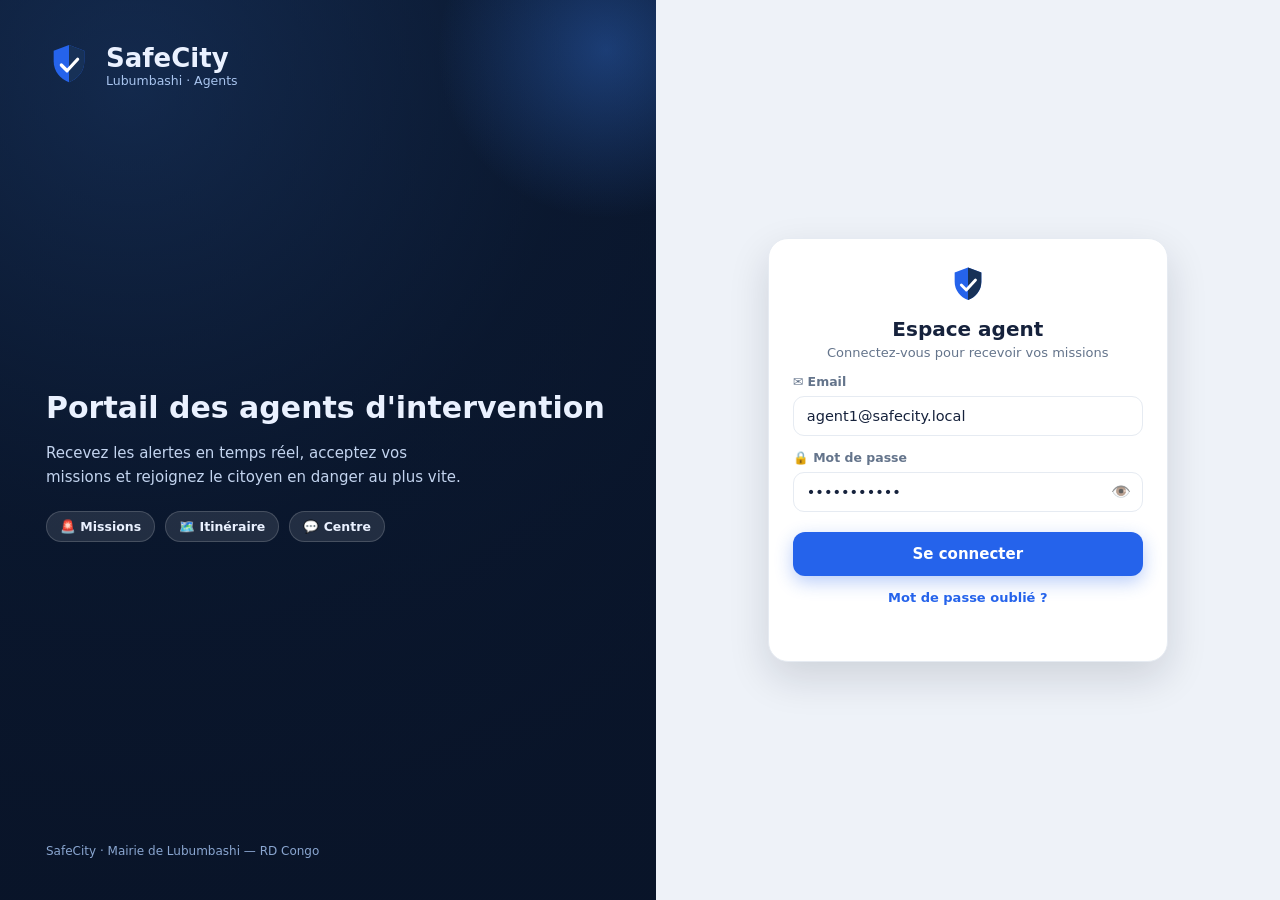
==== portal/index.html @ 418b4d5b "Refonte du design (poste opérateur) + version 1.16.0 Poste opérateur calqué sur la maquette : - Pale" ====
<!DOCTYPE html>
<html lang="fr">
<head>
  <meta charset="UTF-8" />
  <meta name="viewport" content="width=device-width, initial-scale=1.0" />
  <meta name="theme-color" content="#12294d" />
  <title>SafeCity — Portail Agents</title>
  <link rel="stylesheet" href="vendor/leaflet/leaflet.css" />
  <link rel="stylesheet" href="css/style.css" />
</head>
<body>
  <!-- ======================= CONNEXION (deux colonnes) ======================= -->
  <section id="login" class="auth-shell">
    <div class="auth-hero">
      <div class="auth-hero-brand">
        <svg class="logo" viewBox="0 0 48 48" fill="none"><path d="M24 3l16 6v11c0 10.5-6.8 18.4-16 22-9.2-3.6-16-11.5-16-22V9l16-6z" fill="#2563eb"/><path d="M24 3l16 6v11c0 10.5-6.8 18.4-16 22V3z" fill="#173157"/><path d="M16 24l6 6 11-12" stroke="#fff" stroke-width="3.4" stroke-linecap="round" stroke-linejoin="round"/></svg>
        <div><h1>SafeCity</h1><div class="sub">Lubumbashi · Agents</div></div>
      </div>
      <div class="auth-hero-copy">
        <h2>Portail des agents d'intervention</h2>
        <p>Recevez les alertes en temps réel, acceptez vos missions et rejoignez
           le citoyen en danger au plus vite.</p>
        <div class="auth-hero-badges"><span>🚨 Missions</span><span>🗺️ Itinéraire</span><span>💬 Centre</span></div>
      </div>
      <div class="auth-hero-foot">SafeCity · Mairie de Lubumbashi — RD Congo</div>
    </div>

    <div class="auth-panel">
      <div class="auth-card">
        <div class="auth-card-head">
          <svg class="logo-sm" viewBox="0 0 48 48" fill="none"><path d="M24 3l16 6v11c0 10.5-6.8 18.4-16 22-9.2-3.6-16-11.5-16-22V9l16-6z" fill="#2563eb"/><path d="M24 3l16 6v11c0 10.5-6.8 18.4-16 22V3z" fill="#173157"/><path d="M16 24l6 6 11-12" stroke="#fff" stroke-width="3.4" stroke-linecap="round" stroke-linejoin="round"/></svg>
          <h3>Espace agent</h3>
          <p>Connectez-vous pour recevoir vos missions</p>
        </div>

        <div id="login-form">
          <label class="field-label" for="email">✉️ Email</label>
          <input id="email" type="email" autocomplete="username" value="agent1@safecity.local" />
          <label class="field-label" for="password">🔒 Mot de passe</label>
          <div class="pw-field">
            <input id="password" type="password" autocomplete="current-password" value="safecity123" />
            <button type="button" class="pw-eye" data-target="password" aria-label="Afficher le mot de passe">👁️</button>
          </div>
          <button id="btn-login" class="btn-primary auth-submit">
            <span class="btn-label">Se connecter</span><span class="spinner" hidden></span>
          </button>
          <p class="auth-switch"><a href="#" id="go-forgot">Mot de passe oublié ?</a></p>
        </div>

        <div id="forgot-form" hidden>
          <p class="otp-intro">🔑 Entrez l'e-mail de votre compte. Un mot de passe temporaire vous sera envoyé par e-mail.</p>
          <label class="field-label" for="forgot-email">✉️ Email</label>
          <input id="forgot-email" type="email" autocomplete="username" placeholder="vous@exemple.com" />
          <button id="btn-forgot" class="btn-primary auth-submit">
            <span class="btn-label">Envoyer</span><span class="spinner" hidden></span>
          </button>
          <p class="auth-switch"><a href="#" id="forgot-back">← Retour à la connexion</a></p>
        </div>

        <p id="login-error" class="login-error"></p>
      </div>
    </div>
  </section>

  <!-- ======================= APPLICATION AGENT ======================= -->
  <section id="app" class="app hidden">
    <aside class="sidebar">
      <div class="sidebar-brand">
        <svg class="logo" viewBox="0 0 48 48" fill="none"><path d="M24 3l16 6v11c0 10.5-6.8 18.4-16 22-9.2-3.6-16-11.5-16-22V9l16-6z" fill="#2563eb"/><path d="M24 3l16 6v11c0 10.5-6.8 18.4-16 22V3z" fill="#173157"/><path d="M16 24l6 6 11-12" stroke="#fff" stroke-width="3.4" stroke-linecap="round" stroke-linejoin="round"/></svg>
        <div><h1>SafeCity</h1><span class="role">Agent</span></div>
      </div>
      <nav class="side-nav">
        <button class="side-link active" data-go="missions-card">
          <svg class="ic" viewBox="0 0 24 24" fill="none" stroke-width="2"><path d="M9 11l3 3 8-8"/><path d="M20 12v7a2 2 0 01-2 2H6a2 2 0 01-2-2V5a2 2 0 012-2h9"/></svg>
          <span>Mes missions</span>
        </button>
        <button class="side-link" data-go="map-card">
          <svg class="ic" viewBox="0 0 24 24" fill="none" stroke-width="2"><path d="M9 4L3 6v14l6-2 6 2 6-2V4l-6 2-6-2z"/><path d="M9 4v14M15 6v14"/></svg>
          <span>Carte</span>
        </button>
        <button class="side-link" data-go="chat-card">
          <svg class="ic" viewBox="0 0 24 24" fill="none" stroke-width="2"><path d="M21 12a8 8 0 01-11.6 7.1L4 20l1.1-4.6A8 8 0 1121 12z"/></svg>
          <span>Messagerie</span>
        </button>
        <button class="side-link" id="btn-history">
          <svg class="ic" viewBox="0 0 24 24" fill="none" stroke-width="2"><path d="M3 12a9 9 0 109-9 9 9 0 00-6.4 2.6L3 8"/><path d="M3 3v5h5M12 7v5l3 2"/></svg>
          <span>Historique</span>
        </button>
      </nav>
      <div class="sidebar-foot">SafeCity v1.16 · Portail agents</div>
    </aside>

    <div class="dash-main">
      <header class="topbar">
        <div class="topbar-title">
          <h2>Mes missions</h2>
          <p>Alertes en direct et interventions</p>
        </div>
        <div class="topbar-right">
          <span id="conn-status" class="conn-status offline" title="Connexion">●</span>
          <select id="availability" class="avail-select" title="Ma disponibilité">
            <option value="available">🟢 Disponible</option>
            <option value="busy">🟠 En intervention</option>
            <option value="offline">⚫ Hors service</option>
          </select>
          <button id="theme-toggle" class="icon-btn" type="button" title="Changer de thème" aria-label="Changer de thème">🌙</button>
          <span class="user-chip">
            <span class="avatar" id="agent-initials">AG</span>
            <span id="agent-name">—</span>
            <button id="btn-logout" type="button" title="Quitter" aria-label="Quitter">⏻</button>
          </span>
        </div>
      </header>

      <main class="content">
        <div class="grid grid-agent">
          <!-- Missions / alertes en direct -->
          <div class="card missions-card" id="missions-card">
            <div class="card-title">🚨 Alertes en direct <span id="alert-count" class="count">0</span></div>
            <div id="alerts-list" class="alerts-list"></div>
          </div>

          <div class="col">
            <!-- Carte -->
            <div class="card map-card" id="map-card">
              <div class="card-title">🗺️ Carte des interventions</div>
              <div class="map-panel"><div id="map"></div></div>
            </div>

            <!-- Messagerie avec le centre -->
            <div class="card chat-card" id="chat-card">
              <div class="card-title chat-title">💬 Messagerie centre
                <button id="chat-info-btn" class="chat-info-btn" type="button" title="Participants : en ligne / qui a lu">ℹ️ Infos</button>
              </div>
              <div id="chat-info" class="chat-info" hidden></div>
              <div id="chat-messages" class="chat-messages"></div>
              <div class="chat-input">
                <label class="chat-attach" title="Joindre une image">📎
                  <input id="chat-file" type="file" accept="image/*" hidden /></label>
                <label class="chat-attach" title="Joindre une vidéo">🎥
                  <input id="chat-video" type="file" accept="video/*" hidden /></label>
                <button id="chat-mic" class="chat-mic" type="button" title="Enregistrer un message vocal">🎤</button>
                <input id="chat-text" type="text" placeholder="Message au centre…" />
                <button id="chat-send" class="chat-send" title="Envoyer">➤</button>
              </div>
              <div id="chat-rec" class="chat-rec" hidden>
                <span class="rec-dot"></span>
                <span id="chat-rec-time" class="rec-time">0:00</span>
                <span class="rec-hint">Enregistrement… appuyez sur 🎤 pour arrêter</span>
              </div>
              <div id="chat-voice-preview" class="chat-voice-preview" hidden>
                <audio id="chat-voice-audio" controls></audio>
                <button id="chat-voice-cancel" type="button" title="Supprimer">✕</button>
              </div>
            </div>
          </div>
        </div>
      </main>
    </div>

    <!-- Barre d'onglets mobile -->
    <nav class="mobile-nav">
      <button class="side-link active" data-go="missions-card">
        <svg class="ic" viewBox="0 0 24 24" fill="none" stroke-width="2"><path d="M9 11l3 3 8-8"/><path d="M20 12v7a2 2 0 01-2 2H6a2 2 0 01-2-2V5a2 2 0 012-2h9"/></svg>
        <span>Missions</span></button>
      <button class="side-link" data-go="map-card">
        <svg class="ic" viewBox="0 0 24 24" fill="none" stroke-width="2"><path d="M9 4L3 6v14l6-2 6 2 6-2V4l-6 2-6-2z"/><path d="M9 4v14M15 6v14"/></svg>
        <span>Carte</span></button>
      <button class="side-link" data-go="chat-card">
        <svg class="ic" viewBox="0 0 24 24" fill="none" stroke-width="2"><path d="M21 12a8 8 0 01-11.6 7.1L4 20l1.1-4.6A8 8 0 1121 12z"/></svg>
        <span>Messages</span></button>
      <button class="side-link" data-proxy="btn-history">
        <svg class="ic" viewBox="0 0 24 24" fill="none" stroke-width="2"><path d="M3 12a9 9 0 109-9 9 9 0 00-6.4 2.6L3 8"/><path d="M3 3v5h5M12 7v5l3 2"/></svg>
        <span>Historique</span></button>
    </nav>
  </section>

  <!-- Historique des interventions (fenêtre modale) -->
  <div id="history-modal" class="modal hidden">
    <div class="modal-box">
      <div class="modal-head">
        <h3>📜 Mes interventions</h3>
        <button id="history-close" class="icon-btn">✕</button>
      </div>
      <div id="history-summary" class="muted"></div>
      <div id="history-list" class="history-list"></div>
    </div>
  </div>

  <!-- Modèle de carte de mission -->
  <template id="alert-card-tpl">
    <div class="alert-card">
      <div class="alert-card-head">
        <span class="alert-type"></span>
        <span class="alert-badge"></span>
      </div>
      <div class="alert-meta"></div>
      <div class="alert-media"></div>
      <div class="alert-actions">
        <button class="btn-accept">✅ Accepter la mission</button>
        <button class="btn-locate">📍 Localiser</button>
        <a class="btn-gmaps" target="_blank" rel="noopener">🧭 Google Maps</a>
        <button class="btn-complete" hidden>🏁 Terminer l'intervention</button>
      </div>
    </div>
  </template>

  <!-- Leaflet et Socket.IO servis LOCALEMENT (contourne le blocage des CDN). -->
  <script src="vendor/leaflet/leaflet.js"></script>
  <script src="vendor/socket.io.min.js"></script>
  <script src="js/config.js"></script>
  <script src="js/app.js"></script>
  <script src="js/shell.js"></script>
</body>
</html>
---- portal/vendor/leaflet/leaflet.css ----
/* required styles */

.leaflet-pane,
.leaflet-tile,
.leaflet-marker-icon,
.leaflet-marker-shadow,
.leaflet-tile-container,
.leaflet-pane > svg,
.leaflet-pane > canvas,
.leaflet-zoom-box,
.leaflet-image-layer,
.leaflet-layer {
	position: absolute;
	left: 0;
	top: 0;
	}
.leaflet-container {
	overflow: hidden;
	}
.leaflet-tile,
.leaflet-marker-icon,
.leaflet-marker-shadow {
	-webkit-user-select: none;
	   -moz-user-select: none;
	        user-select: none;
	  -webkit-user-drag: none;
	}
/* Prevents IE11 from highlighting tiles in blue */
.leaflet-tile::selection {
	background: transparent;
}
/* Safari renders non-retina tile on retina better with this, but Chrome is worse */
.leaflet-safari .leaflet-tile {
	image-rendering: -webkit-optimize-contrast;
	}
/* hack that prevents hw layers "stretching" when loading new tiles */
.leaflet-safari .leaflet-tile-container {
	width: 1600px;
	height: 1600px;
	-webkit-transform-origin: 0 0;
	}
.leaflet-marker-icon,
.leaflet-marker-shadow {
	display: block;
	}
/* .leaflet-container svg: reset svg max-width decleration shipped in Joomla! (joomla.org) 3.x */
/* .leaflet-container img: map is broken in FF if you have max-width: 100% on tiles */
.leaflet-container .leaflet-overlay-pane svg {
	max-width: none !important;
	max-height: none !important;
	}
.leaflet-container .leaflet-marker-pane img,
.leaflet-container .leaflet-shadow-pane img,
.leaflet-container .leaflet-tile-pane img,
.leaflet-container img.leaflet-image-layer,
.leaflet-container .leaflet-tile {
	max-width: none !important;
	max-height: none !important;
	width: auto;
	padding: 0;
	}

.leaflet-container img.leaflet-tile {
	/* See: https://bugs.chromium.org/p/chromium/issues/detail?id=600120 */
	mix-blend-mode: plus-lighter;
}

.leaflet-container.leaflet-touch-zoom {
	-ms-touch-action: pan-x pan-y;
	touch-action: pan-x pan-y;
	}
.leaflet-container.leaflet-touch-drag {
	-ms-touch-action: pinch-zoom;
	/* Fallback for FF which doesn't support pinch-zoom */
	touch-action: none;
	touch-action: pinch-zoom;
}
.leaflet-container.leaflet-touch-drag.leaflet-touch-zoom {
	-ms-touch-action: none;
	touch-action: none;
}
.leaflet-container {
	-webkit-tap-highlight-color: transparent;
}
.leaflet-container a {
	-webkit-tap-highlight-color: rgba(51, 181, 229, 0.4);
}
.leaflet-tile {
	filter: inherit;
	visibility: hidden;
	}
.leaflet-tile-loaded {
	visibility: inherit;
	}
.leaflet-zoom-box {
	width: 0;
	height: 0;
	-moz-box-sizing: border-box;
	     box-sizing: border-box;
	z-index: 800;
	}
/* workaround for https://bugzilla.mozilla.org/show_bug.cgi?id=888319 */
.leaflet-overlay-pane svg {
	-moz-user-select: none;
	}

.leaflet-pane         { z-index: 400; }

.leaflet-tile-pane    { z-index: 200; }
.leaflet-overlay-pane { z-index: 400; }
.leaflet-shadow-pane  { z-index: 500; }
.leaflet-marker-pane  { z-index: 600; }
.leaflet-tooltip-pane   { z-index: 650; }
.leaflet-popup-pane   { z-index: 700; }

.leaflet-map-pane canvas { z-index: 100; }
.leaflet-map-pane svg    { z-index: 200; }

.leaflet-vml-shape {
	width: 1px;
	height: 1px;
	}
.lvml {
	behavior: url(#default#VML);
	display: inline-block;
	position: absolute;
	}


/* control positioning */

.leaflet-control {
	position: relative;
	z-index: 800;
	pointer-events: visiblePainted; /* IE 9-10 doesn't have auto */
	pointer-events: auto;
	}
.leaflet-top,
.leaflet-bottom {
	position: absolute;
	z-index: 1000;
	pointer-events: none;
	}
.leaflet-top {
	top: 0;
	}
.leaflet-right {
	right: 0;
	}
.leaflet-bottom {
	bottom: 0;
	}
.leaflet-left {
	left: 0;
	}
.leaflet-control {
	float: left;
	clear: both;
	}
.leaflet-right .leaflet-control {
	float: right;
	}
.leaflet-top .leaflet-control {
	margin-top: 10px;
	}
.leaflet-bottom .leaflet-control {
	margin-bottom: 10px;
	}
.leaflet-left .leaflet-control {
	margin-left: 10px;
	}
.leaflet-right .leaflet-control {
	margin-right: 10px;
	}


/* zoom and fade animations */

.leaflet-fade-anim .leaflet-popup {
	opacity: 0;
	-webkit-transition: opacity 0.2s linear;
	   -moz-transition: opacity 0.2s linear;
	        transition: opacity 0.2s linear;
	}
.leaflet-fade-anim .leaflet-map-pane .leaflet-popup {
	opacity: 1;
	}
.leaflet-zoom-animated {
	-webkit-transform-origin: 0 0;
	    -ms-transform-origin: 0 0;
	        transform-origin: 0 0;
	}
svg.leaflet-zoom-animated {
	will-change: transform;
}

.leaflet-zoom-anim .leaflet-zoom-animated {
	-webkit-transition: -webkit-transform 0.25s cubic-bezier(0,0,0.25,1);
	   -moz-transition:    -moz-transform 0.25s cubic-bezier(0,0,0.25,1);
	        transition:         transform 0.25s cubic-bezier(0,0,0.25,1);
	}
.leaflet-zoom-anim .leaflet-tile,
.leaflet-pan-anim .leaflet-tile {
	-webkit-transition: none;
	   -moz-transition: none;
	        transition: none;
	}

.leaflet-zoom-anim .leaflet-zoom-hide {
	visibility: hidden;
	}


/* cursors */

.leaflet-interactive {
	cursor: pointer;
	}
.leaflet-grab {
	cursor: -webkit-grab;
	cursor:    -moz-grab;
	cursor:         grab;
	}
.leaflet-crosshair,
.leaflet-crosshair .leaflet-interactive {
	cursor: crosshair;
	}
.leaflet-popup-pane,
.leaflet-control {
	cursor: auto;
	}
.leaflet-dragging .leaflet-grab,
.leaflet-dragging .leaflet-grab .leaflet-interactive,
.leaflet-dragging .leaflet-marker-draggable {
	cursor: move;
	cursor: -webkit-grabbing;
	cursor:    -moz-grabbing;
	cursor:         grabbing;
	}

/* marker & overlays interactivity */
.leaflet-marker-icon,
.leaflet-marker-shadow,
.leaflet-image-layer,
.leaflet-pane > svg path,
.leaflet-tile-container {
	pointer-events: none;
	}

.leaflet-marker-icon.leaflet-interactive,
.leaflet-image-layer.leaflet-interactive,
.leaflet-pane > svg path.leaflet-interactive,
svg.leaflet-image-layer.leaflet-interactive path {
	pointer-events: visiblePainted; /* IE 9-10 doesn't have auto */
	pointer-events: auto;
	}

/* visual tweaks */

.leaflet-container {
	background: #ddd;
	outline-offset: 1px;
	}
.leaflet-container a {
	color: #0078A8;
	}
.leaflet-zoom-box {
	border: 2px dotted #38f;
	background: rgba(255,255,255,0.5);
	}


/* general typography */
.leaflet-container {
	font-family: "Helvetica Neue", Arial, Helvetica, sans-serif;
	font-size: 12px;
	font-size: 0.75rem;
	line-height: 1.5;
	}


/* general toolbar styles */

.leaflet-bar {
	box-shadow: 0 1px 5px rgba(0,0,0,0.65);
	border-radius: 4px;
	}
.leaflet-bar a {
	background-color: #fff;
	border-bottom: 1px solid #ccc;
	width: 26px;
	height: 26px;
	line-height: 26px;
	display: block;
	text-align: center;
	text-decoration: none;
	color: black;
	}
.leaflet-bar a,
.leaflet-control-layers-toggle {
	background-position: 50% 50%;
	background-repeat: no-repeat;
	display: block;
	}
.leaflet-bar a:hover,
.leaflet-bar a:focus {
	background-color: #f4f4f4;
	}
.leaflet-bar a:first-child {
	border-top-left-radius: 4px;
	border-top-right-radius: 4px;
	}
.leaflet-bar a:last-child {
	border-bottom-left-radius: 4px;
	border-bottom-right-radius: 4px;
	border-bottom: none;
	}
.leaflet-bar a.leaflet-disabled {
	cursor: default;
	background-color: #f4f4f4;
	color: #bbb;
	}

.leaflet-touch .leaflet-bar a {
	width: 30px;
	height: 30px;
	line-height: 30px;
	}
.leaflet-touch .leaflet-bar a:first-child {
	border-top-left-radius: 2px;
	border-top-right-radius: 2px;
	}
.leaflet-touch .leaflet-bar a:last-child {
	border-bottom-left-radius: 2px;
	border-bottom-right-radius: 2px;
	}

/* zoom control */

.leaflet-control-zoom-in,
.leaflet-control-zoom-out {
	font: bold 18px 'Lucida Console', Monaco, monospace;
	text-indent: 1px;
	}

.leaflet-touch .leaflet-control-zoom-in, .leaflet-touch .leaflet-control-zoom-out  {
	font-size: 22px;
	}


/* layers control */

.leaflet-control-layers {
	box-shadow: 0 1px 5px rgba(0,0,0,0.4);
	background: #fff;
	border-radius: 5px;
	}
.leaflet-control-layers-toggle {
	background-image: url(images/layers.png);
	width: 36px;
	height: 36px;
	}
.leaflet-retina .leaflet-control-layers-toggle {
	background-image: url(images/layers-2x.png);
	background-size: 26px 26px;
	}
.leaflet-touch .leaflet-control-layers-toggle {
	width: 44px;
	height: 44px;
	}
.leaflet-control-layers .leaflet-control-layers-list,
.leaflet-control-layers-expanded .leaflet-control-layers-toggle {
	display: none;
	}
.leaflet-control-layers-expanded .leaflet-control-layers-list {
	display: block;
	position: relative;
	}
.leaflet-control-layers-expanded {
	padding: 6px 10px 6px 6px;
	color: #333;
	background: #fff;
	}
.leaflet-control-layers-scrollbar {
	overflow-y: scroll;
	overflow-x: hidden;
	padding-right: 5px;
	}
.leaflet-control-layers-selector {
	margin-top: 2px;
	position: relative;
	top: 1px;
	}
.leaflet-control-layers label {
	display: block;
	font-size: 13px;
	font-size: 1.08333em;
	}
.leaflet-control-layers-separator {
	height: 0;
	border-top: 1px solid #ddd;
	margin: 5px -10px 5px -6px;
	}

/* Default icon URLs */
.leaflet-default-icon-path { /* used only in path-guessing heuristic, see L.Icon.Default */
	background-image: url(images/marker-icon.png);
	}


/* attribution and scale controls */

.leaflet-container .leaflet-control-attribution {
	background: #fff;
	background: rgba(255, 255, 255, 0.8);
	margin: 0;
	}
.leaflet-control-attribution,
.leaflet-control-scale-line {
	padding: 0 5px;
	color: #333;
	line-height: 1.4;
	}
.leaflet-control-attribution a {
	text-decoration: none;
	}
.leaflet-control-attribution a:hover,
.leaflet-control-attribution a:focus {
	text-decoration: underline;
	}
.leaflet-attribution-flag {
	display: inline !important;
	vertical-align: baseline !important;
	width: 1em;
	height: 0.6669em;
	}
.leaflet-left .leaflet-control-scale {
	margin-left: 5px;
	}
.leaflet-bottom .leaflet-control-scale {
	margin-bottom: 5px;
	}
.leaflet-control-scale-line {
	border: 2px solid #777;
	border-top: none;
	line-height: 1.1;
	padding: 2px 5px 1px;
	white-space: nowrap;
	-moz-box-sizing: border-box;
	     box-sizing: border-box;
	background: rgba(255, 255, 255, 0.8);
	text-shadow: 1px 1px #fff;
	}
.leaflet-control-scale-line:not(:first-child) {
	border-top: 2px solid #777;
	border-bottom: none;
	margin-top: -2px;
	}
.leaflet-control-scale-line:not(:first-child):not(:last-child) {
	border-bottom: 2px solid #777;
	}

.leaflet-touch .leaflet-control-attribution,
.leaflet-touch .leaflet-control-layers,
.leaflet-touch .leaflet-bar {
	box-shadow: none;
	}
.leaflet-touch .leaflet-control-layers,
.leaflet-touch .leaflet-bar {
	border: 2px solid rgba(0,0,0,0.2);
	background-clip: padding-box;
	}


/* popup */

.leaflet-popup {
	position: absolute;
	text-align: center;
	margin-bottom: 20px;
	}
.leaflet-popup-content-wrapper {
	padding: 1px;
	text-align: left;
	border-radius: 12px;
	}
.leaflet-popup-content {
	margin: 13px 24px 13px 20px;
	line-height: 1.3;
	font-size: 13px;
	font-size: 1.08333em;
	min-height: 1px;
	}
.leaflet-popup-content p {
	margin: 17px 0;
	margin: 1.3em 0;
	}
.leaflet-popup-tip-container {
	width: 40px;
	height: 20px;
	position: absolute;
	left: 50%;
	margin-top: -1px;
	margin-left: -20px;
	overflow: hidden;
	pointer-events: none;
	}
.leaflet-popup-tip {
	width: 17px;
	height: 17px;
	padding: 1px;

	margin: -10px auto 0;
	pointer-events: auto;

	-webkit-transform: rotate(45deg);
	   -moz-transform: rotate(45deg);
	    -ms-transform: rotate(45deg);
	        transform: rotate(45deg);
	}
.leaflet-popup-content-wrapper,
.leaflet-popup-tip {
	background: white;
	color: #333;
	box-shadow: 0 3px 14px rgba(0,0,0,0.4);
	}
.leaflet-container a.leaflet-popup-close-button {
	position: absolute;
	top: 0;
	right: 0;
	border: none;
	text-align: center;
	width: 24px;
	height: 24px;
	font: 16px/24px Tahoma, Verdana, sans-serif;
	color: #757575;
	text-decoration: none;
	background: transparent;
	}
.leaflet-container a.leaflet-popup-close-button:hover,
.leaflet-container a.leaflet-popup-close-button:focus {
	color: #585858;
	}
.leaflet-popup-scrolled {
	overflow: auto;
	}

.leaflet-oldie .leaflet-popup-content-wrapper {
	-ms-zoom: 1;
	}
.leaflet-oldie .leaflet-popup-tip {
	width: 24px;
	margin: 0 auto;

	-ms-filter: "progid:DXImageTransform.Microsoft.Matrix(M11=0.70710678, M12=0.70710678, M21=-0.70710678, M22=0.70710678)";
	filter: progid:DXImageTransform.Microsoft.Matrix(M11=0.70710678, M12=0.70710678, M21=-0.70710678, M22=0.70710678);
	}

.leaflet-oldie .leaflet-control-zoom,
.leaflet-oldie .leaflet-control-layers,
.leaflet-oldie .leaflet-popup-content-wrapper,
.leaflet-oldie .leaflet-popup-tip {
	border: 1px solid #999;
	}


/* div icon */

.leaflet-div-icon {
	background: #fff;
	border: 1px solid #666;
	}


/* Tooltip */
/* Base styles for the element that has a tooltip */
.leaflet-tooltip {
	position: absolute;
	padding: 6px;
	background-color: #fff;
	border: 1px solid #fff;
	border-radius: 3px;
	color: #222;
	white-space: nowrap;
	-webkit-user-select: none;
	-moz-user-select: none;
	-ms-user-select: none;
	user-select: none;
	pointer-events: none;
	box-shadow: 0 1px 3px rgba(0,0,0,0.4);
	}
.leaflet-tooltip.leaflet-interactive {
	cursor: pointer;
	pointer-events: auto;
	}
.leaflet-tooltip-top:before,
.leaflet-tooltip-bottom:before,
.leaflet-tooltip-left:before,
.leaflet-tooltip-right:before {
	position: absolute;
	pointer-events: none;
	border: 6px solid transparent;
	background: transparent;
	content: "";
	}

/* Directions */

.leaflet-tooltip-bottom {
	margin-top: 6px;
}
.leaflet-tooltip-top {
	margin-top: -6px;
}
.leaflet-tooltip-bottom:before,
.leaflet-tooltip-top:before {
	left: 50%;
	margin-left: -6px;
	}
.leaflet-tooltip-top:before {
	bottom: 0;
	margin-bottom: -12px;
	border-top-color: #fff;
	}
.leaflet-tooltip-bottom:before {
	top: 0;
	margin-top: -12px;
	margin-left: -6px;
	border-bottom-color: #fff;
	}
.leaflet-tooltip-left {
	margin-left: -6px;
}
.leaflet-tooltip-right {
	margin-left: 6px;
}
.leaflet-tooltip-left:before,
.leaflet-tooltip-right:before {
	top: 50%;
	margin-top: -6px;
	}
.leaflet-tooltip-left:before {
	right: 0;
	margin-right: -12px;
	border-left-color: #fff;
	}
.leaflet-tooltip-right:before {
	left: 0;
	margin-left: -12px;
	border-right-color: #fff;
	}

/* Printing */

@media print {
	/* Prevent printers from removing background-images of controls. */
	.leaflet-control {
		-webkit-print-color-adjust: exact;
		print-color-adjust: exact;
		}
	}
---- portal/css/style.css ----
/* =====================================================================
   SafeCity — portail agents — même système visuel que le site citoyen.
   Thème CLAIR par défaut, thème SOMBRE via [data-theme="dark"].
   ===================================================================== */
:root {
  --brand: #12294d; --brand-2: #1b3a6b;
  --blue: #2563eb; --blue-d: #1d4ed8; --blue-soft: #eef4ff;
  --red: #ef4444; --red-d: #dc2626; --red-soft: #fef2f2;
  --green: #16a34a; --green-soft: #ecfdf5;
  --amber: #f59e0b; --amber-soft: #fff7ed;
  --bg: #eef2f8; --card: #ffffff; --sidebar: #ffffff; --sunken: #f5f7fb;
  --ink: #16223c; --muted: #64748b; --line: #e6ebf2;
  --radius: 16px;
  --shadow: 0 1px 2px rgba(16,24,40,.06), 0 1px 3px rgba(16,24,40,.09);
  --shadow-lg: 0 16px 40px rgba(16,24,40,.14);
  /* compat anciennes variables utilisées par app.js */
  --accent: var(--blue); --panel: var(--card);
}
:root[data-theme="dark"] {
  --blue-soft: rgba(37,99,235,.16); --red-soft: rgba(239,68,68,.14);
  --green-soft: rgba(22,163,74,.16); --amber-soft: rgba(245,158,11,.14);
  --bg: #0b1220; --card: #131f36; --sidebar: #0f1a30; --sunken: #0e182c;
  --ink: #e6ecf5; --muted: #93a1bd; --line: rgba(120,140,180,.18);
  --shadow: 0 1px 2px rgba(0,0,0,.4); --shadow-lg: 0 20px 50px rgba(0,0,0,.55);
}

* { box-sizing: border-box; }
.hidden { display: none !important; }
[hidden] { display: none !important; }
body { margin: 0; min-height: 100vh; font-family: "Inter", system-ui, "Segoe UI", Roboto, sans-serif;
  background: var(--bg); color: var(--ink); }
a { color: var(--blue); }

.field-label { display: block; font-weight: 700; margin: 14px 0 7px; font-size: 12.5px; color: var(--muted); }
input, select { width: 100%; border: 1.5px solid var(--line); border-radius: 11px; padding: 11px 13px;
  font-family: inherit; font-size: 14.5px; background: var(--card); color: var(--ink); }
input:focus, select:focus { outline: none; border-color: var(--blue); box-shadow: 0 0 0 3px var(--blue-soft); }

/* Boutons */
.btn-primary { padding: 13px 18px; border: none; border-radius: 12px; background: var(--blue); color: #fff;
  font-weight: 700; font-size: 15px; cursor: pointer; box-shadow: 0 6px 18px rgba(37,99,235,.32); font-family: inherit; }
.btn-primary:hover { filter: brightness(1.06); }
.btn-primary:disabled { opacity: .55; cursor: not-allowed; }
.icon-btn { width: 38px; height: 38px; border-radius: 11px; border: 1px solid var(--line); background: var(--card);
  color: var(--ink); cursor: pointer; font-size: 15px; display: grid; place-items: center; }
.icon-btn:hover { background: var(--bg); }
.spinner { display: inline-block; width: 15px; height: 15px; margin-left: 8px; vertical-align: -2px;
  border: 2px solid rgba(255,255,255,.45); border-top-color: #fff; border-radius: 50%; animation: spin .7s linear infinite; }
@keyframes spin { to { transform: rotate(360deg); } }
.pw-field { position: relative; }
.pw-field input { padding-right: 44px; }
.pw-eye { position: absolute; right: 6px; top: 50%; transform: translateY(-50%); background: transparent; border: none;
  cursor: pointer; font-size: 16px; padding: 6px; opacity: .7; line-height: 1; }

/* ================= CONNEXION ================= */
.auth-shell { min-height: 100vh; display: grid; grid-template-columns: 1.05fr 1fr; background: var(--brand); }
.auth-hero { position: relative; display: flex; flex-direction: column; justify-content: space-between;
  padding: 42px 46px; color: #eaf1ff; overflow: hidden;
  background: linear-gradient(180deg, rgba(9,20,40,.55), rgba(9,20,40,.88)),
              radial-gradient(120% 90% at 20% 10%, #21467e 0%, #0d1f3c 55%, #0a1730 100%); }
.auth-hero::after { content: ""; position: absolute; right: -120px; top: -120px; width: 340px; height: 340px;
  border-radius: 50%; background: radial-gradient(circle, rgba(59,130,246,.35), transparent 70%); }
.auth-hero-brand { display: flex; align-items: center; gap: 14px; position: relative; z-index: 1; }
.auth-hero-brand .logo { width: 46px; height: 46px; }
.auth-hero-brand h1 { margin: 0; font-size: 26px; font-weight: 800; }
.auth-hero-brand .sub { font-size: 12.5px; color: #a8c4ee; }
.auth-hero-copy { position: relative; z-index: 1; }
.auth-hero-copy h2 { font-size: 30px; line-height: 1.2; margin: 0 0 14px; font-weight: 800; }
.auth-hero-copy p { font-size: 15px; line-height: 1.6; color: #c3d4ef; max-width: 420px; }
.auth-hero-badges { display: flex; gap: 10px; flex-wrap: wrap; margin-top: 22px; }
.auth-hero-badges span { font-size: 12.5px; font-weight: 600; padding: 7px 13px; border-radius: 999px;
  background: rgba(255,255,255,.10); border: 1px solid rgba(255,255,255,.16); }
.auth-hero-foot { position: relative; z-index: 1; font-size: 12px; color: #8aa6d0; }
.auth-panel { display: flex; align-items: center; justify-content: center; padding: 40px 28px; background: var(--bg); }
.auth-card { width: 100%; max-width: 400px; background: var(--card); border: 1px solid var(--line);
  border-radius: 20px; padding: 26px 24px; box-shadow: var(--shadow-lg); }
.auth-card-head { text-align: center; margin-bottom: 14px; }
.auth-card-head .logo-sm { width: 40px; height: 40px; margin-bottom: 8px; }
.auth-card-head h3 { margin: 0; font-size: 20px; font-weight: 800; }
.auth-card-head p { margin: 4px 0 0; font-size: 13px; color: var(--muted); }
.auth-submit { width: 100%; margin-top: 20px; }
.auth-switch { text-align: center; font-size: 13px; margin: 14px 0 0; }
.auth-switch a { color: var(--blue); font-weight: 700; text-decoration: none; }
.otp-intro { color: var(--ink); font-size: 13px; line-height: 1.55; margin: 0 0 8px; }
.login-error { color: var(--red-d); font-size: 13px; min-height: 18px; margin: 12px 0 0; text-align: center; font-weight: 600; }

/* ================= APPLICATION ================= */
.app { display: grid; grid-template-columns: 244px 1fr; min-height: 100vh; }
.sidebar { background: var(--sidebar); border-right: 1px solid var(--line); display: flex; flex-direction: column;
  padding: 18px 14px; position: sticky; top: 0; height: 100vh; }
.sidebar-brand { display: flex; align-items: center; gap: 11px; padding: 6px 8px 20px; }
.sidebar-brand .logo { width: 38px; height: 38px; }
.sidebar-brand h1 { margin: 0; font-size: 18px; font-weight: 800; }
.sidebar-brand .role { font-size: 11px; font-weight: 700; color: var(--green); background: var(--green-soft);
  padding: 2px 8px; border-radius: 999px; margin-top: 3px; display: inline-block; }
.side-nav { display: flex; flex-direction: column; gap: 3px; }
.side-link { display: flex; align-items: center; gap: 12px; width: 100%; padding: 11px 13px; border: none;
  background: transparent; cursor: pointer; border-radius: 11px; color: var(--muted); font-size: 14px;
  font-weight: 600; text-align: left; font-family: inherit; transition: background .15s, color .15s; }
.side-link .ic { width: 20px; height: 20px; flex-shrink: 0; stroke: currentColor; stroke-linecap: round; stroke-linejoin: round; }
.side-link:hover { background: var(--bg); color: var(--ink); }
.side-link.active { background: var(--blue); color: #fff; box-shadow: 0 4px 12px rgba(37,99,235,.30); }
.sidebar-foot { margin-top: auto; font-size: 11px; color: var(--muted); padding: 14px 10px 4px; }

.dash-main { display: flex; flex-direction: column; min-width: 0; }
.topbar { display: flex; align-items: center; justify-content: space-between; gap: 16px; padding: 14px 26px;
  background: var(--card); border-bottom: 1px solid var(--line); position: sticky; top: 0; z-index: 500; }
.topbar-title h2 { margin: 0; font-size: 19px; font-weight: 800; }
.topbar-title p { margin: 1px 0 0; font-size: 12.5px; color: var(--muted); }
.topbar-right { display: flex; align-items: center; gap: 10px; }
.conn-status { font-size: 12px; }
.conn-status.online { color: var(--green); } .conn-status.offline { color: var(--red); }
.avail-select { width: auto; padding: 8px 10px; font-weight: 600; font-size: 13.5px; }
.user-chip { display: inline-flex; align-items: center; gap: 10px; background: var(--bg); border: 1px solid var(--line);
  padding: 5px 6px 5px 6px; border-radius: 999px; }
.user-chip .avatar { width: 30px; height: 30px; border-radius: 50%; background: linear-gradient(135deg, var(--green), #0f766e);
  color: #fff; display: grid; place-items: center; font-weight: 800; font-size: 12.5px; }
.user-chip #agent-name { font-weight: 700; font-size: 13px; white-space: nowrap; max-width: 180px; overflow: hidden; text-overflow: ellipsis; }
.user-chip button { background: transparent; border: none; border-left: 1px solid var(--line); color: var(--muted);
  cursor: pointer; padding: 4px 8px; font-size: 15px; }
.user-chip button:hover { color: var(--red); }

.content { padding: 22px 26px 60px; }
.grid-agent { display: grid; grid-template-columns: minmax(340px, 420px) 1fr; gap: 18px; align-items: start; }
.col { display: flex; flex-direction: column; gap: 18px; min-width: 0; }
.card { background: var(--card); border: 1px solid var(--line); border-radius: var(--radius); padding: 18px; box-shadow: var(--shadow);
  scroll-margin-top: 84px; }
.card.flash { animation: flash .9s ease; }
@keyframes flash { 0% { box-shadow: 0 0 0 3px rgba(37,99,235,.45); } 100% { box-shadow: var(--shadow); } }
.card-title { display: flex; align-items: center; gap: 8px; margin: 0 0 14px; font-size: 15px; font-weight: 800; }
.count { background: var(--red); color: #fff; border-radius: 999px; padding: 1px 9px; font-size: 12px; }
.muted { color: var(--muted); font-size: 13px; }

/* ---- Missions ---- */
.missions-card { position: sticky; top: 86px; max-height: calc(100vh - 110px); display: flex; flex-direction: column; }
.alerts-list { display: flex; flex-direction: column; gap: 12px; overflow-y: auto; padding-right: 2px; }
.empty { color: var(--muted); text-align: center; padding: 30px 0; font-size: 13.5px; }
.alert-card { background: var(--card); border: 1px solid var(--line); border-left: 4px solid var(--blue);
  border-radius: 14px; padding: 14px; animation: slidein .3s ease; }
@keyframes slidein { from { opacity: 0; transform: translateX(-8px); } to { opacity: 1; transform: none; } }
.alert-card.accepted { border-left-color: var(--green); background: linear-gradient(0deg, var(--green-soft), var(--green-soft)), var(--card); }
.alert-card-head { display: flex; justify-content: space-between; align-items: center; gap: 8px; }
.alert-type { font-weight: 800; font-size: 15px; }
.alert-badge { border-radius: 999px; padding: 3px 10px; font-size: 11.5px; font-weight: 800; }
.alert-meta { color: var(--ink); font-size: 13px; margin: 10px 0; line-height: 1.75; }
.alert-coords { color: var(--blue); font-weight: 700; cursor: pointer; text-decoration: underline dotted; }
.alert-approx { color: var(--amber); font-weight: 700; }
.alert-media { display: flex; flex-direction: column; gap: 8px; margin: 4px 0 10px; }
.alert-media:empty { display: none; }
.alert-photo { max-width: 100%; max-height: 200px; border-radius: 10px; border: 1px solid var(--line); cursor: pointer; object-fit: cover; }
.alert-media audio { width: 100%; }
.alert-media .alert-video { width: 100%; max-height: 260px; border-radius: 10px; border: 1px solid var(--line); background: #000; }
.alert-actions { display: flex; flex-wrap: wrap; gap: 8px; }
.alert-actions > * { flex: 1 1 auto; border: none; border-radius: 10px; padding: 10px 12px; font-weight: 700; cursor: pointer;
  font-size: 13px; font-family: inherit; text-align: center; text-decoration: none; }
.btn-accept { background: var(--blue); color: #fff; flex-basis: 100% !important; }
.btn-accept:disabled { background: var(--green); opacity: 1; cursor: default; }
.btn-locate { background: var(--sunken); color: var(--ink); border: 1px solid var(--line) !important; }
.btn-gmaps { background: var(--card); color: var(--blue); border: 1px solid var(--line) !important; }
.btn-complete { background: var(--red); color: #fff; flex-basis: 100% !important; }

/* ---- Carte ---- */
.map-panel { position: relative; isolation: isolate; z-index: 0; border-radius: 12px; overflow: hidden; border: 1px solid var(--line); }
#map { width: 100%; height: 440px; background: #e9edf2; }
.leaflet-container { background: #e9edf2; font-family: inherit; }

/* ---- Messagerie ---- */
.chat-title { justify-content: space-between; }
.chat-info-btn { font-size: 12px; background: var(--card); border: 1px solid var(--line); color: var(--muted);
  border-radius: 8px; padding: 4px 9px; cursor: pointer; font-weight: 600; }
.chat-info-btn.active { border-color: var(--blue); color: var(--blue); }
.chat-info { background: var(--sunken); border: 1px solid var(--line); border-radius: 10px; padding: 8px 10px;
  margin-bottom: 10px; max-height: 180px; overflow-y: auto; }
.chat-info-legend { font-size: 11px; color: var(--muted); margin-bottom: 6px; }
.chat-info-row { display: flex; justify-content: space-between; gap: 8px; font-size: 12.5px; padding: 4px 0; border-top: 1px solid var(--line); }
.chat-info-row em { color: var(--muted); font-style: normal; }
.chat-info-row .seen { color: #0ea5e9; } .chat-info-row .unseen { color: var(--muted); }
.chat-messages { display: flex; flex-direction: column; gap: 7px; height: 300px; overflow-y: auto; margin-bottom: 12px;
  padding: 10px; background: var(--sunken); border-radius: 12px; border: 1px solid var(--line); }
.chat-msg { padding: 8px 12px; border-radius: 12px; font-size: 13px; max-width: 85%; line-height: 1.45; }
.chat-msg .who { font-size: 10.5px; color: var(--muted); display: block; margin-bottom: 2px; font-weight: 600; }
.chat-msg.mine { align-self: flex-end; background: var(--blue); color: #fff; border-bottom-right-radius: 4px; }
.chat-msg.mine .who, .chat-msg.mine .chat-tick { color: rgba(255,255,255,.75); }
.chat-msg.other { align-self: flex-start; background: var(--card); border: 1px solid var(--line); border-bottom-left-radius: 4px; }
.chat-msg.unread { box-shadow: 0 0 0 2px var(--blue); }
.chat-divider-new { align-self: center; margin: 8px 0 4px; font-size: 10.5px; font-weight: 800; letter-spacing: .04em;
  color: var(--blue); background: var(--blue-soft); padding: 3px 10px; border-radius: 999px; }
.chat-date { align-self: center; margin: 6px 0; padding: 3px 12px; border-radius: 999px; background: var(--line);
  color: var(--muted); font-size: 11px; font-weight: 600; }
.chat-msg img { max-width: 180px; border-radius: 8px; margin-top: 6px; display: block; cursor: pointer; }
.chat-msg video.chat-video-msg { max-width: 240px; border-radius: 8px; margin-top: 6px; display: block; }
.chat-tick { display: block; text-align: right; font-size: 11px; color: var(--muted); margin-top: 2px; line-height: 1; }
.chat-tick.read { color: #7dd3fc; }
.chat-input { display: flex; gap: 8px; align-items: center; }
.chat-input input[type=text] { flex: 1; padding: 10px 12px; }
.chat-attach, .chat-mic { cursor: pointer; font-size: 17px; padding: 8px 10px; border: 1px solid var(--line);
  border-radius: 10px; background: var(--card); line-height: 1; }
.chat-attach.armed { border-color: var(--green); background: var(--green-soft); }
.chat-send { border: none; border-radius: 10px; background: var(--blue); color: #fff; font-size: 16px; font-weight: 800;
  padding: 10px 16px; cursor: pointer; }
.chat-mic.recording { border-color: var(--red); background: var(--red-soft); animation: recpulse 1s ease-in-out infinite; }
@keyframes recpulse { 0%,100% { box-shadow: 0 0 0 0 rgba(239,68,68,.5); } 50% { box-shadow: 0 0 0 6px rgba(239,68,68,0); } }
.chat-rec { display: flex; align-items: center; gap: 8px; margin-top: 8px; font-size: 12px; color: var(--muted); }
.chat-rec .rec-dot { width: 10px; height: 10px; border-radius: 50%; background: var(--red); animation: recpulse 1s infinite; }
.chat-rec .rec-time { font-weight: 700; color: var(--red); font-variant-numeric: tabular-nums; }
.chat-voice-preview { display: flex; align-items: center; gap: 8px; margin-top: 8px; }
.chat-voice-preview audio { flex: 1; height: 34px; }
.chat-voice-preview button { border: 1px solid var(--line); border-radius: 8px; background: var(--card); color: var(--muted); cursor: pointer; padding: 4px 10px; }
.chat-msg audio.chat-voice { display: block; margin-top: 4px; max-width: 220px; height: 36px; }
.chat-msg .chat-voice-cap { display: block; margin-top: 4px; font-size: 12px; opacity: .8; }

/* Toast */
.portal-toast { position: fixed; top: 80px; right: 18px; z-index: 900; background: var(--card); color: var(--ink);
  border: 1px solid var(--red); border-left-width: 5px; border-radius: 12px; padding: 12px 16px; font-weight: 700;
  max-width: 340px; box-shadow: var(--shadow-lg); animation: toastin .3s ease; }
@keyframes toastin { from { opacity: 0; transform: translateX(20px); } to { opacity: 1; transform: none; } }

/* Modale historique */
.modal { position: fixed; inset: 0; z-index: 1000; display: flex; align-items: center; justify-content: center;
  background: rgba(9,17,33,.55); backdrop-filter: blur(4px); padding: 16px; }
.modal-box { width: 100%; max-width: 580px; max-height: 82vh; border-radius: var(--radius); padding: 20px;
  display: flex; flex-direction: column; background: var(--card); box-shadow: var(--shadow-lg); }
.modal-head { display: flex; align-items: center; justify-content: space-between; margin-bottom: 8px; }
.modal-head h3 { margin: 0; font-size: 18px; }
.history-list { overflow-y: auto; margin-top: 12px; display: flex; flex-direction: column; gap: 8px; }
.history-item { background: var(--sunken); border: 1px solid var(--line); border-left-width: 4px; border-radius: 10px;
  padding: 10px 12px; font-size: 13px; }
.history-item b { font-size: 14px; }

.mobile-nav { display: none; }

/* ================= RESPONSIVE ================= */
@media (max-width: 1080px) {
  .grid-agent { grid-template-columns: 1fr; }
  .missions-card { position: static; max-height: none; }
  .alerts-list { max-height: 60vh; }
}
@media (max-width: 820px) {
  .auth-shell { grid-template-columns: 1fr; }
  .auth-hero { display: none; }
  .auth-panel { min-height: 100vh; }
  .app { grid-template-columns: 1fr; }
  .sidebar { display: none; }
  .topbar { padding: 10px 14px; flex-wrap: wrap; }
  .topbar-title p { display: none; }
  .topbar-title h2 { font-size: 17px; }
  .user-chip #agent-name { display: none; }
  .user-chip button { border-left: none; }
  .content { padding: 14px 12px 90px; }
  #map { height: 340px; }
  .mobile-nav { display: flex; position: fixed; left: 0; right: 0; bottom: 0; z-index: 800; background: var(--card);
    border-top: 1px solid var(--line); padding: 6px 4px calc(6px + env(safe-area-inset-bottom, 0px)); }
  .mobile-nav .side-link { flex-direction: column; gap: 3px; padding: 6px 2px; font-size: 10.5px; justify-content: center; text-align: center; }
  .mobile-nav .side-link .ic { width: 22px; height: 22px; }
  .mobile-nav .side-link.active { background: transparent; color: var(--blue); box-shadow: none; }
}
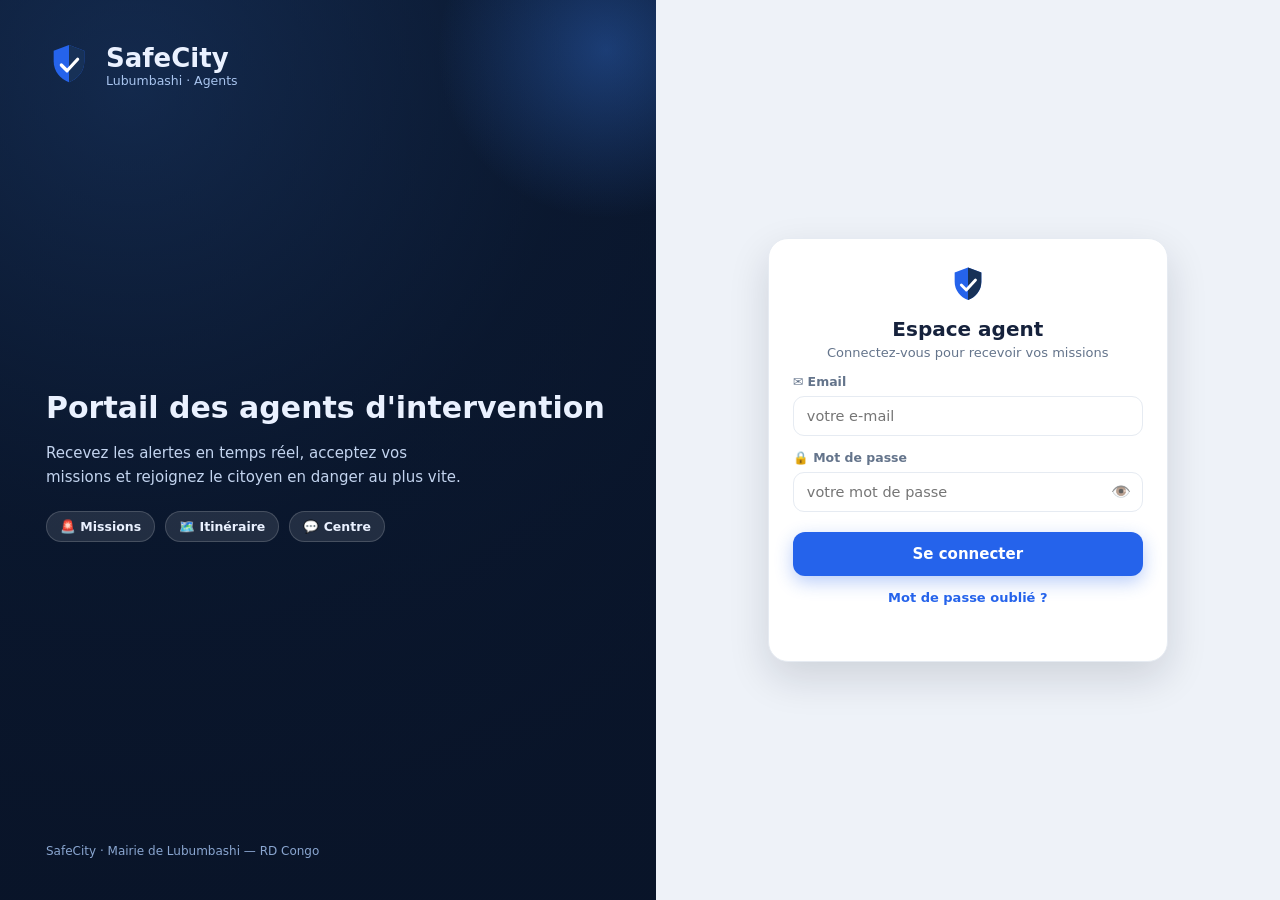
==== commit 9480b80a: "Portail agents : retire les identifiants de démo pré-remplis (v1.26.1) La fenêtre de connexion affic" ====
--- a/portal/index.html
+++ b/portal/index.html
@@ -35,10 +35,10 @@
 
         <div id="login-form">
           <label class="field-label" for="email">✉️ Email</label>
-          <input id="email" type="email" autocomplete="username" value="agent1@safecity.local" />
+          <input id="email" type="email" autocomplete="username" placeholder="votre e-mail" />
           <label class="field-label" for="password">🔒 Mot de passe</label>
           <div class="pw-field">
-            <input id="password" type="password" autocomplete="current-password" value="safecity123" />
+            <input id="password" type="password" autocomplete="current-password" placeholder="votre mot de passe" />
             <button type="button" class="pw-eye" data-target="password" aria-label="Afficher le mot de passe">👁️</button>
           </div>
           <button id="btn-login" class="btn-primary auth-submit">
@@ -87,7 +87,7 @@
           <span>Historique</span>
         </button>
       </nav>
-      <div class="sidebar-foot">SafeCity v1.16 · Portail agents</div>
+      <div class="sidebar-foot">SafeCity v1.25 · Portail agents</div>
     </aside>
 
     <div class="dash-main">
@@ -105,7 +105,9 @@
           </select>
           <button id="theme-toggle" class="icon-btn" type="button" title="Changer de thème" aria-label="Changer de thème">🌙</button>
           <span class="user-chip">
-            <span class="avatar" id="agent-initials">AG</span>
+            <button type="button" id="agent-avatar-btn" class="avatar" title="Mon profil / changer ma photo" aria-label="Mon profil">
+              <span id="agent-initials">?</span>
+            </button>
             <span id="agent-name">—</span>
             <button id="btn-logout" type="button" title="Quitter" aria-label="Quitter">⏻</button>
           </span>
@@ -123,7 +125,7 @@
           <div class="col">
             <!-- Carte -->
             <div class="card map-card" id="map-card">
-              <div class="card-title">🗺️ Carte des interventions</div>
+              <div class="card-title">🗺️ Carte en temps réel <span class="lm-live-badge">● EN DIRECT</span></div>
               <div class="map-panel"><div id="map"></div></div>
             </div>
 
@@ -187,6 +189,28 @@
     </div>
   </div>
 
+  <!-- Mon profil (photo) -->
+  <div id="profile-modal" class="modal hidden">
+    <div class="modal-box" style="max-width:360px;">
+      <div class="modal-head">
+        <h3>👤 Mon profil</h3>
+        <button id="profile-close" class="icon-btn">✕</button>
+      </div>
+      <div class="profile-avatar-wrap">
+        <button type="button" id="profile-avatar-btn" class="avatar-edit" title="Changer ma photo de profil">
+          <span class="avatar-lg" id="profile-initials">?</span>
+          <span class="avatar-edit-badge" aria-hidden="true">📷</span>
+        </button>
+        <input type="file" id="avatar-input" accept="image/*" hidden>
+      </div>
+      <div class="profile-name-row">
+        <h3 id="profile-name">—</h3>
+        <p id="profile-role">—</p>
+      </div>
+      <a href="#" id="avatar-remove-link" class="avatar-remove-link" hidden>Retirer la photo</a>
+    </div>
+  </div>
+
   <!-- Modèle de carte de mission -->
   <template id="alert-card-tpl">
     <div class="alert-card">
@@ -200,6 +224,7 @@
         <button class="btn-accept">✅ Accepter la mission</button>
         <button class="btn-locate">📍 Localiser</button>
         <a class="btn-gmaps" target="_blank" rel="noopener">🧭 Google Maps</a>
+        <button class="btn-arrived" hidden>📍 Arrivé sur place</button>
         <button class="btn-complete" hidden>🏁 Terminer l'intervention</button>
       </div>
     </div>
@@ -209,6 +234,7 @@
   <script src="vendor/leaflet/leaflet.js"></script>
   <script src="vendor/socket.io.min.js"></script>
   <script src="js/config.js"></script>
+  <script src="js/livemap.js"></script>
   <script src="js/app.js"></script>
   <script src="js/shell.js"></script>
 </body>
--- a/portal/css/style.css
+++ b/portal/css/style.css
@@ -114,11 +114,28 @@
 .user-chip { display: inline-flex; align-items: center; gap: 10px; background: var(--bg); border: 1px solid var(--line);
   padding: 5px 6px 5px 6px; border-radius: 999px; }
 .user-chip .avatar { width: 30px; height: 30px; border-radius: 50%; background: linear-gradient(135deg, var(--green), #0f766e);
-  color: #fff; display: grid; place-items: center; font-weight: 800; font-size: 12.5px; }
+  color: #fff; display: grid; place-items: center; font-weight: 800; font-size: 12.5px; position: relative; overflow: hidden; }
+.user-chip .avatar img { position: absolute; inset: 0; width: 100%; height: 100%; object-fit: cover; }
+#agent-avatar-btn.avatar { border: none; padding: 0; flex: none; cursor: pointer; }
 .user-chip #agent-name { font-weight: 700; font-size: 13px; white-space: nowrap; max-width: 180px; overflow: hidden; text-overflow: ellipsis; }
-.user-chip button { background: transparent; border: none; border-left: 1px solid var(--line); color: var(--muted);
+.user-chip button:not(.avatar) { background: transparent; border: none; border-left: 1px solid var(--line); color: var(--muted);
   cursor: pointer; padding: 4px 8px; font-size: 15px; }
-.user-chip button:hover { color: var(--red); }
+.user-chip button:not(.avatar):hover { color: var(--red); }
+
+/* Profil agent (photo) : même zone cliquable que l'app citoyenne. */
+.profile-avatar-wrap { display: flex; justify-content: center; margin: 4px 0 14px; }
+.avatar-edit { position: relative; width: 84px; height: 84px; padding: 0; border: none; background: none; cursor: pointer; border-radius: 50%; }
+.avatar-edit:focus-visible { outline: 2px solid var(--blue); outline-offset: 2px; }
+.avatar-edit .avatar-lg { width: 84px; height: 84px; border-radius: 50%; background: linear-gradient(135deg, var(--green), #0f766e);
+  color: #fff; display: grid; place-items: center; font-weight: 800; font-size: 30px; position: relative; overflow: hidden; }
+.avatar-edit .avatar-lg img { position: absolute; inset: 0; width: 100%; height: 100%; object-fit: cover; }
+.avatar-edit-badge { position: absolute; right: -2px; bottom: -2px; width: 26px; height: 26px; border-radius: 50%; background: var(--blue); color: #fff; display: grid; place-items: center; font-size: 13px; border: 2px solid var(--card); }
+.avatar-edit-busy { opacity: .55; pointer-events: none; }
+.profile-name-row { text-align: center; margin-bottom: 4px; }
+.profile-name-row h3 { margin: 0 0 2px; font-size: 17px; }
+.profile-name-row p { margin: 0; color: var(--muted); font-size: 13px; }
+.avatar-remove-link { display: block; text-align: center; font-size: 12.5px; color: var(--muted); text-decoration: underline; cursor: pointer; margin-top: 8px; }
+.avatar-remove-link:hover { color: var(--red); }
 
 .content { padding: 22px 26px 60px; }
 .grid-agent { display: grid; grid-template-columns: minmax(340px, 420px) 1fr; gap: 18px; align-items: start; }
@@ -157,6 +174,7 @@
 .btn-accept:disabled { background: var(--green); opacity: 1; cursor: default; }
 .btn-locate { background: var(--sunken); color: var(--ink); border: 1px solid var(--line) !important; }
 .btn-gmaps { background: var(--card); color: var(--blue); border: 1px solid var(--line) !important; }
+.btn-arrived { background: #8b5cf6; color: #fff; flex-basis: 100% !important; }
 .btn-complete { background: var(--red); color: #fff; flex-basis: 100% !important; }
 
 /* ---- Carte ---- */
@@ -254,3 +272,66 @@
   .mobile-nav .side-link .ic { width: 22px; height: 22px; }
   .mobile-nav .side-link.active { background: transparent; color: var(--blue); box-shadow: none; }
 }
+
+/* ---- Fiche d'alerte (format du centre) ---- */
+.fiche { display: grid; grid-template-columns: auto 1fr; column-gap: 12px; row-gap: 3px;
+  background: var(--sunken); border: 1px solid var(--line); border-radius: 10px;
+  padding: 10px 12px; margin: 4px 0 8px; line-height: 1.45; }
+.fiche-row { display: contents; }
+.fiche-row > span { color: var(--muted); font-weight: 600; font-size: 12.5px; white-space: nowrap; }
+.fiche-row > span::after { content: " :"; }
+.fiche-row > b { font-weight: 700; font-size: 13px; overflow-wrap: anywhere; }
+.fiche-row a { color: var(--blue); text-decoration: none; }
+.fiche-sep { grid-column: 1 / -1; height: 1px; background: var(--line); margin: 5px 0; }
+.fiche-status { font-weight: 800; letter-spacing: .02em; }
+
+/* ================= CARTE EN TEMPS RÉEL (livemap.js) ================= */
+#map { height: 520px; }
+.lm-live-badge { margin-left: auto; font-size: 11px; font-weight: 800; color: var(--green); letter-spacing: .03em; }
+.lm-ctl { background: #fff; color: #16223c; border-radius: 12px; box-shadow: 0 4px 16px rgba(16,24,40,.18);
+  border: 1px solid #e3e9f2; width: 250px; font-size: 12px; overflow: hidden; }
+.lm-toggle { width: 100%; display: flex; align-items: center; gap: 8px; border: none; background: #fff; cursor: pointer;
+  padding: 9px 12px; font: inherit; font-weight: 800; font-size: 12.5px; color: #16223c; }
+.lm-live { width: 8px; height: 8px; border-radius: 50%; background: #16a34a; margin-left: auto; animation: lmblink 1.4s infinite; }
+@keyframes lmblink { 50% { opacity: .25; } }
+.lm-ctl.collapsed { width: auto; }
+.lm-ctl.collapsed .lm-body { display: none; }
+.lm-body { padding: 0 12px 10px; }
+.lm-counters { display: grid; grid-template-columns: repeat(4, 1fr); gap: 5px; }
+.lm-counters div { background: #f5f7fb; border: 1px solid #e3e9f2; border-radius: 8px; text-align: center; padding: 5px 2px; }
+.lm-counters b { display: block; font-size: 16px; }
+.lm-counters span { display: block; font-size: 9px; font-weight: 700; color: #64748b; line-height: 1.15; }
+.lm-layers { display: grid; gap: 2px; margin: 8px 0; }
+.lm-layers label { display: flex; align-items: center; gap: 6px; cursor: pointer; }
+.lm-layers input { width: auto; accent-color: #2563eb; }
+.lm-fit { width: 100%; border: 1px solid #e3e9f2; background: #fff; border-radius: 8px; padding: 6px; cursor: pointer;
+  font: inherit; font-weight: 700; color: #16223c; }
+.lm-alert { position: relative; width: 22px; height: 22px; }
+.lm-alert .core { position: absolute; inset: 3px; border-radius: 50%; border: 3px solid #fff; box-shadow: 0 1px 4px rgba(0,0,0,.45); }
+.lm-alert.mine .core { box-shadow: 0 0 0 3px #2563eb, 0 1px 4px rgba(0,0,0,.45); }
+.lm-alert .ring { position: absolute; inset: -6px; border-radius: 50%; border: 3px solid; opacity: .7; animation: lmpulse 1.6s ease-out infinite; }
+@keyframes lmpulse { 0% { transform: scale(.5); opacity: .9; } 100% { transform: scale(1.5); opacity: 0; } }
+.lm-label { background: #fff; color: #16223c; border: 1px solid #e3e9f2; border-radius: 999px; padding: 2px 8px 2px 4px;
+  font-size: 11px; font-weight: 700; white-space: nowrap; box-shadow: 0 1px 4px rgba(0,0,0,.25); display: inline-flex; align-items: center; gap: 4px; }
+.lm-label .av { width: 18px; height: 18px; border-radius: 50%; color: #fff; display: inline-grid; place-items: center; font-size: 9.5px; font-weight: 800; }
+.lm-agent.stale { opacity: .55; filter: grayscale(.5); }
+.lm-me { border: 2px solid #2563eb; color: #1d4ed8; }
+.lm-me .av { background: #dbeafe; font-size: 12px; }
+.lm-route-label { background: rgba(29,78,216,.95); color: #fff; border: none; border-radius: 8px; font-weight: 700; font-size: 11px; padding: 3px 7px; }
+.lm-route-label::before { display: none; }
+.lm-fiche { color: #16223c; font-size: 12.5px; }
+.lm-fiche h3 { margin: 0 0 6px; font-size: 14px; }
+.lm-fiche table { border-collapse: collapse; }
+.lm-fiche td { padding: 1.5px 0; vertical-align: top; }
+.lm-fiche td:first-child { color: #64748b; font-weight: 600; padding-right: 10px; white-space: nowrap; }
+.lm-fiche td:last-child { font-weight: 700; }
+.lm-fiche .sep td { padding-top: 5px; border-top: 1px solid #e3e9f2; }
+.lm-fiche .acts { display: flex; flex-wrap: wrap; gap: 6px; margin-top: 8px; }
+.lm-btn { font-size: 12px; font-weight: 700; border-radius: 8px; padding: 6px 10px; border: 1px solid #e3e9f2; background: #fff;
+  color: #2563eb !important; text-decoration: none; }
+.lm-btn.primary { background: #2563eb; border-color: #2563eb; color: #fff !important; }
+@media (max-width: 820px) {
+  #map { height: 420px; }
+  .lm-ctl { width: 220px; }
+  .lm-ctl.collapsed .lm-toggle span { display: none; }
+}
